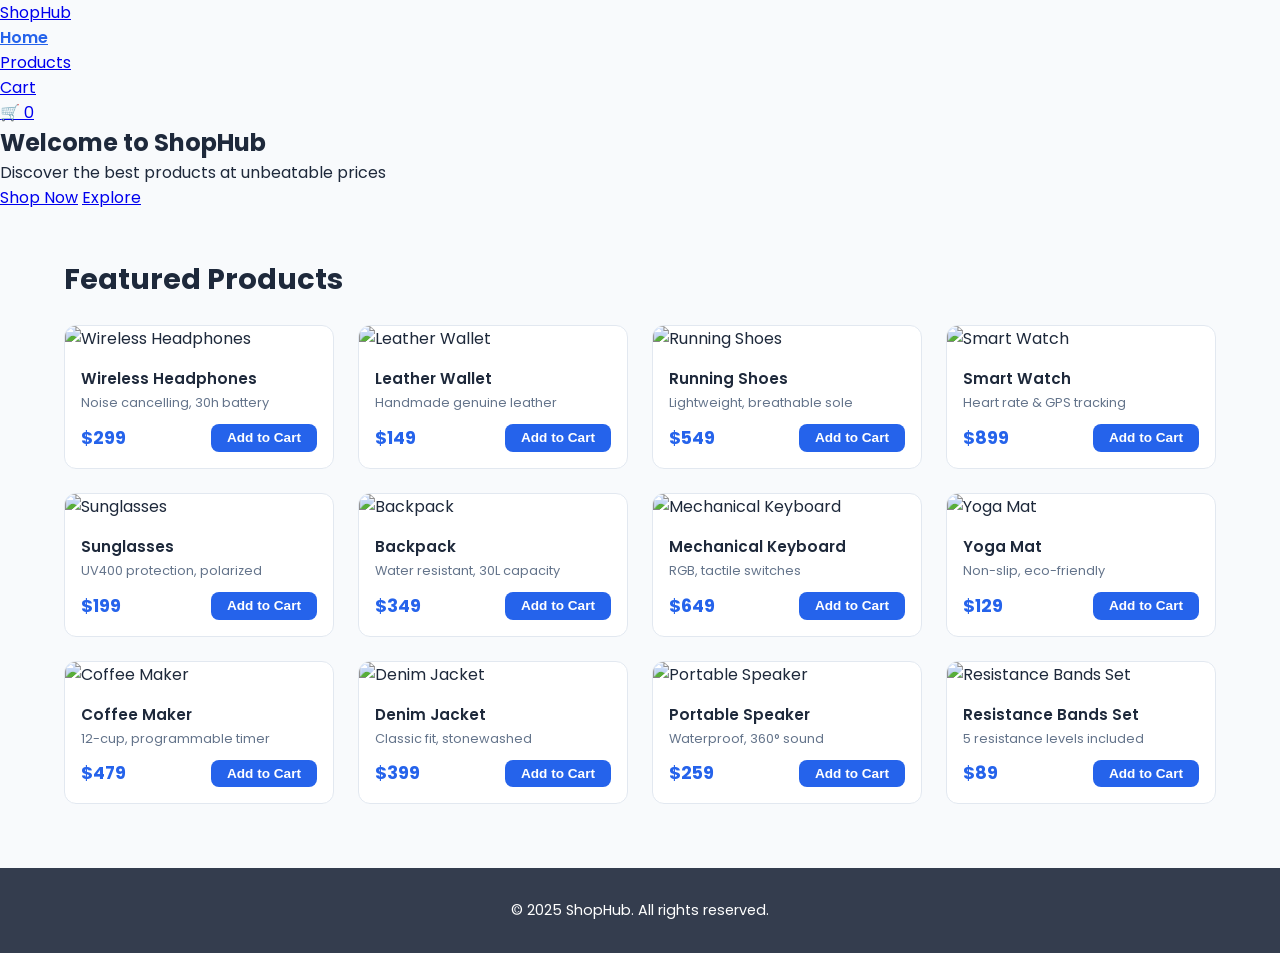
==== index.html @ ffb8bd15 "fix: fix navbar mobile layout" ====
<!DOCTYPE html>
<html lang="en">
<head>
  <meta charset="UTF-8" />
  <meta name="viewport" content="width=device-width, initial-scale=1.0"/>
  <title>ShopHub — Online Store</title>
  <link rel="stylesheet" href="css/style.css"/>
  <link rel="stylesheet" href="css/responsive.css"/>
</head>
<body>

  <!-- Navbar: sticky top navigation with logo, links and cart icon -->
  <nav>
    <a href="index.html" class="nav-logo">ShopHub</a>
    <!-- Hamburger button for mobile -->
<button class="hamburger" onclick="this.closest('nav').querySelector('.nav-links').classList.toggle('open')">
  <span></span><span></span><span></span>
</button>
    <ul class="nav-links">
      <li><a href="index.html">Home</a></li>
      <li><a href="products.html">Products</a></li>
      <li><a href="cart.html">Cart</a></li>
    </ul>
    <div class="nav-right">
      <a href="cart.html" class="cart-icon">🛒 <span class="cart-count" id="cart-count">0</span></a>
    </div>

  
  </nav>

  <!-- Hero: main banner with call-to-action buttons -->
  <section class="hero">
    <h1>Welcome to ShopHub</h1>
    <p>Discover the best products at unbeatable prices</p>
    <a href="products.html" class="btn btn-primary">Shop Now</a>
    <a href="#featured" class="btn btn-outline">Explore</a>
  </section>

  <!-- Featured Products: dynamically rendered by app.js -->
  <section id="featured" style="max-width:1200px; margin:3rem auto; padding:0 1.5rem;">
    <h2 style="font-size:1.8rem; font-weight:700; margin-bottom:1.5rem;">Featured Products</h2>
    <div id="product-grid" style="display:grid; grid-template-columns:repeat(auto-fill, minmax(240px,1fr)); gap:1.5rem;"></div>
  </section>

  <!-- Toast notification for add to cart feedback -->
  <div class="toast" id="toast">✅ Added to cart!</div>

  <!-- Footer -->
  <footer>
    <p>© 2025 ShopHub. All rights reserved.</p>
  </footer>

  <!-- Scripts: products data, cart logic, app logic -->
  <script src="js/products.js"></script>
  <script src="js/cart.js"></script>
  <script src="js/app.js"></script>
</body>
</html>
---- css/style.css ----
@import url('https://fonts.googleapis.com/css2?family=Poppins:wght@300;400;500;600;700&display=swap');

* {
  margin: 0;
  padding: 0;
  box-sizing: border-box;
}

:root {
  --primary: #2563eb;
  --primary-dark: #1d4ed8;
  --secondary: #f59e0b;
  --background: #f8fafc;
  --surface: #ffffff;
  --text-primary: #1e293b;
  --text-secondary: #64748b;
  --border: #e2e8f0;
  --success: #10b981;
  --danger: #ef4444;
  --shadow: 0 4px 6px -1px rgba(0,0,0,0.1);
  --radius: 12px;
}

body {
  font-family: 'Poppins', sans-serif;
  background: var(--background);
  color: var(--text-primary);
}

/* ── Product Card ──
   Card component for displaying individual products */
.product-card {
  background: var(--surface);
  border-radius: var(--radius);
  border: 1px solid var(--border);
  overflow: hidden;
  transition: transform 0.2s, box-shadow 0.2s;
}

/* Lift effect on hover */
.product-card:hover {
  transform: translateY(-4px);
  box-shadow: 0 12px 24px rgba(0,0,0,0.12);
}

.product-card img {
  width: 100%;
  height: 200px;
  object-fit: cover;
}

.product-info {
  padding: 1rem;
}

.product-name {
  font-weight: 600;
  font-size: 0.95rem;
  margin-bottom: 0.25rem;
}

.product-desc {
  font-size: 0.8rem;
  color: var(--text-secondary);
  margin-bottom: 0.75rem;
}

.product-footer {
  display: flex;
  align-items: center;
  justify-content: space-between;
}

.product-price {
  font-size: 1.1rem;
  font-weight: 700;
  color: var(--primary);
}

/* Add to cart button inside product card */
.btn-add {
  background: var(--primary);
  color: white;
  border: none;
  padding: 0.4rem 1rem;
  border-radius: 8px;
  font-size: 0.85rem;
  font-weight: 600;
  cursor: pointer;
  transition: background 0.2s;
}

.btn-add:hover {
  background: var(--primary-dark);
}

/* ── Toast Notification ──
   Appears at bottom-right when item is added to cart */
.toast {
  position: fixed;
  bottom: 2rem;
  right: 2rem;
  background: var(--success);
  color: white;
  padding: 0.75rem 1.5rem;
  border-radius: var(--radius);
  font-weight: 500;
  opacity: 0;
  transform: translateY(20px);
  transition: all 0.3s;
  z-index: 999;
}

/* Visible state — toggled via JS */
.toast.show {
  opacity: 1;
  transform: translateY(0);
}

/* ── Footer ── */
footer {
  background: var(--text-primary);
  color: white;
  text-align: center;
  padding: 2rem;
  margin-top: 4rem;
  font-size: 0.9rem;
  opacity: 0.9;
}

/* ── Smooth Scroll & Animations ──
   Global smooth scrolling and transition effects */
html {
  scroll-behavior: smooth;
}

/* Fade in animation for product cards */
@keyframes fadeIn {
  from { opacity: 0; transform: translateY(20px); }
  to   { opacity: 1; transform: translateY(0); }
}

.product-card {
  animation: fadeIn 0.4s ease forwards;
}

/* Active nav link highlight */
.nav-links a.active {
  color: var(--primary);
  font-weight: 600;
}

/* ── Hamburger Menu ──
   Mobile menu toggle button (hidden on desktop) */
.hamburger {
  display: none;
  flex-direction: column;
  gap: 5px;
  cursor: pointer;
  background: none;
  border: none;
  padding: 0.25rem;
}

.hamburger span {
  display: block;
  width: 24px;
  height: 2px;
  background: var(--text-primary);
  border-radius: 2px;
  transition: all 0.3s;
}

@media (max-width: 768px) {
  .hamburger {
    display: flex;
  }

  /* Mobile nav menu dropdown */
  .nav-links {
    display: none;
    position: absolute;
    top: 64px;
    left: 0;
    right: 0;
    background: var(--surface);
    flex-direction: column;
    padding: 1rem 2rem;
    border-bottom: 1px solid var(--border);
    box-shadow: var(--shadow);
    gap: 1rem;
    z-index: 99;
  }

  .nav-links.open {
    display: flex;
  }
}
---- css/responsive.css ----
/* ── Responsive CSS ──
   Mobile-first media queries for all screen sizes */

/* ── Tablet (max 768px) ── */
@media (max-width: 768px) {

  /* Hide nav links on tablet and mobile */
  .nav-links {
    display: none;
  }

  /* Hero section smaller on mobile */
  .hero h1 {
    font-size: 2rem;
  }

  .hero p {
    font-size: 1rem;
  }

  /* Stack hero buttons vertically */
  .btn-outline {
    margin-left: 0;
    margin-top: 0.5rem;
  }
}

/* ── Mobile (max 480px) ── */
@media (max-width: 480px) {

  /* Smaller navbar padding */
  nav {
    padding: 0.75rem 1rem;
  }

  /* Smaller logo */
  .nav-logo {
    font-size: 1.2rem;
  }

  /* Hero full padding adjustment */
  .hero {
    padding: 3rem 1rem;
  }

  .hero h1 {
    font-size: 1.6rem;
  }

  /* Single column product grid on mobile */
  #product-grid {
    grid-template-columns: 1fr 1fr;
  }

  /* Full width buttons on mobile */
  .btn {
    display: block;
    width: 100%;
    text-align: center;
    margin-left: 0;
    margin-top: 0.5rem;
  }

  /* Cart items stack on mobile */
  .cart-item-card {
    flex-direction: column;
    align-items: flex-start;
  }
}
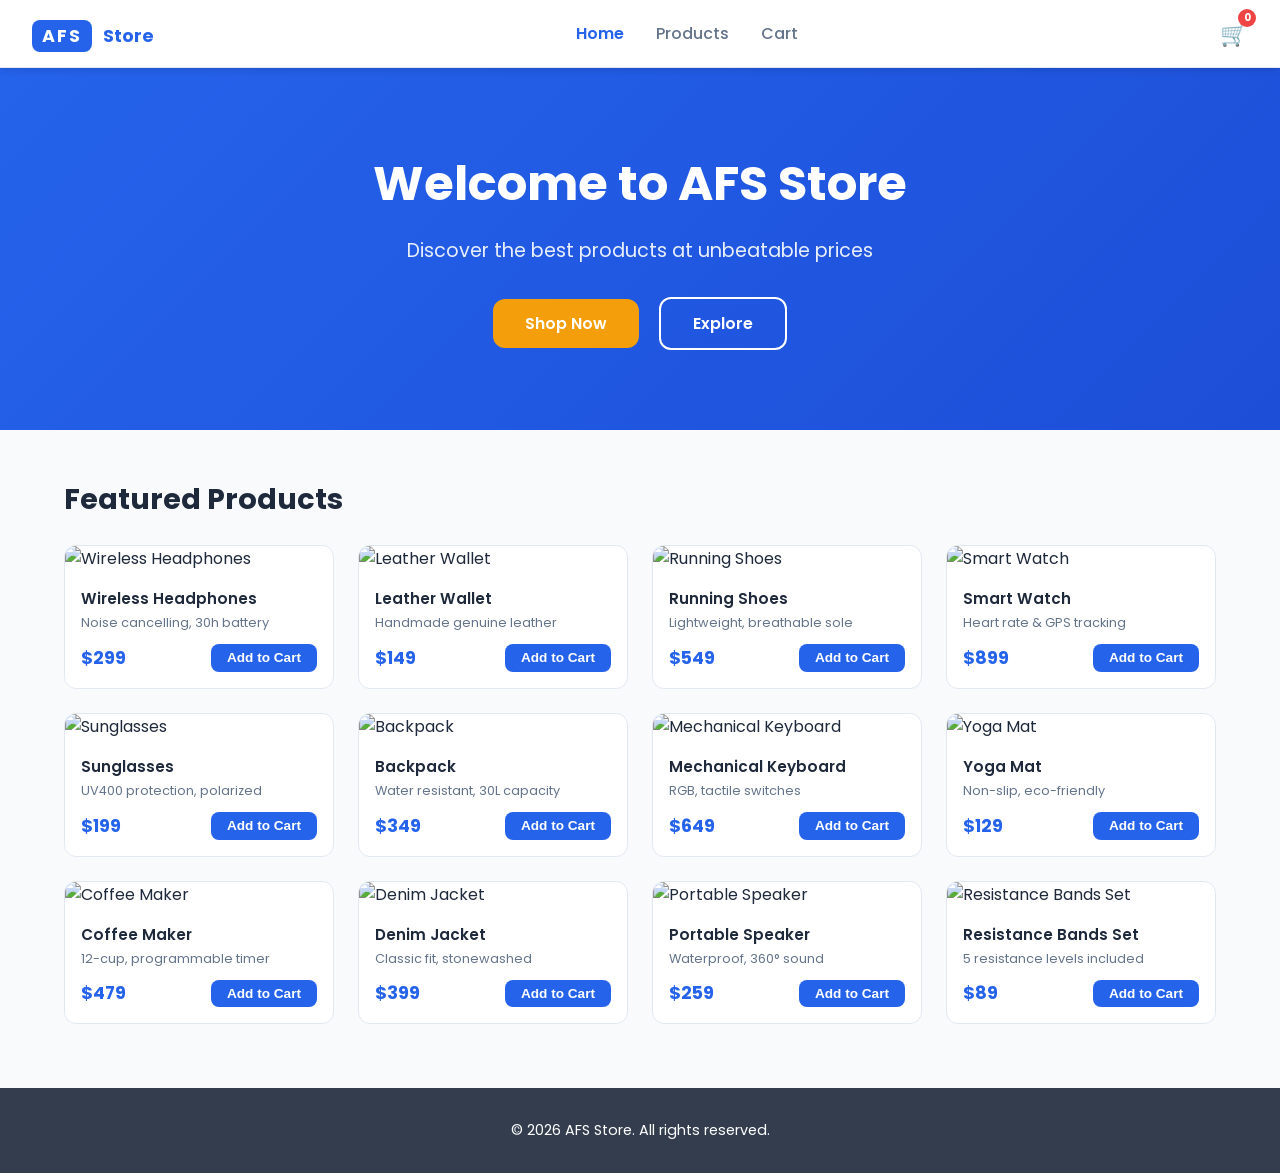
==== commit 21ee9cea: "feat: rebrand to AFS Store" ====
--- a/index.html
+++ b/index.html
@@ -3,19 +3,21 @@
 <head>
   <meta charset="UTF-8" />
   <meta name="viewport" content="width=device-width, initial-scale=1.0"/>
-  <title>ShopHub — Online Store</title>
+  <title>AFS Store — Online Shop</title>
   <link rel="stylesheet" href="css/style.css"/>
   <link rel="stylesheet" href="css/responsive.css"/>
 </head>
 <body>
-
   <!-- Navbar: sticky top navigation with logo, links and cart icon -->
   <nav>
-    <a href="index.html" class="nav-logo">ShopHub</a>
+    <a href="index.html" class="nav-logo">
+  <span style="background:#2563eb; color:white; padding:4px 10px; border-radius:8px; font-weight:700; font-size:1.1rem; letter-spacing:2px;">AFS</span>
+  <span style="color:#2563eb; font-weight:700; font-size:1.1rem; margin-left:6px;">Store</span>
+</a>
     <!-- Hamburger button for mobile -->
-<button class="hamburger" onclick="this.closest('nav').querySelector('.nav-links').classList.toggle('open')">
-  <span></span><span></span><span></span>
-</button>
+    <button class="hamburger" onclick="this.closest('nav').querySelector('.nav-links').classList.toggle('open')">
+      <span></span><span></span><span></span>
+    </button>
     <ul class="nav-links">
       <li><a href="index.html">Home</a></li>
       <li><a href="products.html">Products</a></li>
@@ -24,13 +26,11 @@
     <div class="nav-right">
       <a href="cart.html" class="cart-icon">🛒 <span class="cart-count" id="cart-count">0</span></a>
     </div>
-
-  
   </nav>
 
   <!-- Hero: main banner with call-to-action buttons -->
   <section class="hero">
-    <h1>Welcome to ShopHub</h1>
+    <h1>Welcome to AFS Store</h1>
     <p>Discover the best products at unbeatable prices</p>
     <a href="products.html" class="btn btn-primary">Shop Now</a>
     <a href="#featured" class="btn btn-outline">Explore</a>
@@ -47,7 +47,7 @@
 
   <!-- Footer -->
   <footer>
-    <p>© 2025 ShopHub. All rights reserved.</p>
+    <p>© 2026 AFS Store. All rights reserved.</p>
   </footer>
 
   <!-- Scripts: products data, cart logic, app logic -->
--- a/css/style.css
+++ b/css/style.css
@@ -27,17 +27,144 @@
   color: var(--text-primary);
 }
 
-/* ── Product Card ──
-   Card component for displaying individual products */
+/* ── Navbar ── */
+nav {
+  background: var(--surface);
+  border-bottom: 1px solid var(--border);
+  padding: 1rem 2rem;
+  display: flex;
+  align-items: center;
+  justify-content: space-between;
+  position: sticky;
+  top: 0;
+  z-index: 100;
+  box-shadow: var(--shadow);
+}
+
+.nav-logo {
+  font-size: 1.5rem;
+  font-weight: 700;
+  color: var(--primary);
+  text-decoration: none;
+}
+
+.nav-links {
+  display: flex;
+  gap: 2rem;
+  list-style: none;
+}
+
+.nav-links a {
+  text-decoration: none;
+  color: var(--text-secondary);
+  font-weight: 500;
+  transition: color 0.2s;
+}
+
+.nav-links a:hover {
+  color: var(--primary);
+}
+
+.nav-links a.active {
+  color: var(--primary);
+  font-weight: 600;
+}
+
+.nav-right {
+  display: flex;
+  align-items: center;
+  gap: 1rem;
+}
+
+.cart-icon {
+  position: relative;
+  cursor: pointer;
+  font-size: 1.4rem;
+  color: var(--text-primary);
+  text-decoration: none;
+}
+
+.cart-count {
+  position: absolute;
+  top: -8px;
+  right: -8px;
+  background: var(--danger);
+  color: white;
+  font-size: 0.65rem;
+  font-weight: 700;
+  width: 18px;
+  height: 18px;
+  border-radius: 50%;
+  display: flex;
+  align-items: center;
+  justify-content: center;
+}
+
+/* ── Hero ── */
+.hero {
+  background: linear-gradient(135deg, var(--primary) 0%, var(--primary-dark) 100%);
+  color: white;
+  padding: 5rem 2rem;
+  text-align: center;
+}
+
+.hero h1 {
+  font-size: 3rem;
+  font-weight: 700;
+  margin-bottom: 1rem;
+}
+
+.hero p {
+  font-size: 1.2rem;
+  opacity: 0.9;
+  margin-bottom: 2rem;
+}
+
+/* ── Buttons ── */
+.btn {
+  display: inline-block;
+  padding: 0.75rem 2rem;
+  border-radius: var(--radius);
+  font-weight: 600;
+  font-size: 1rem;
+  cursor: pointer;
+  border: none;
+  transition: all 0.2s;
+  text-decoration: none;
+}
+
+.btn-primary {
+  background: var(--secondary);
+  color: white;
+}
+
+.btn-primary:hover {
+  background: #d97706;
+  transform: translateY(-2px);
+}
+
+.btn-outline {
+  background: transparent;
+  color: white;
+  border: 2px solid white;
+  margin-left: 1rem;
+}
+
+.btn-outline:hover {
+  background: white;
+  color: var(--primary);
+}
+
+/* ── Product Card ── */
 .product-card {
   background: var(--surface);
   border-radius: var(--radius);
   border: 1px solid var(--border);
   overflow: hidden;
   transition: transform 0.2s, box-shadow 0.2s;
-}
-
-/* Lift effect on hover */
+  animation: fadeIn 0.4s ease forwards;
+}
+
 .product-card:hover {
   transform: translateY(-4px);
   box-shadow: 0 12px 24px rgba(0,0,0,0.12);
@@ -77,7 +204,6 @@
   color: var(--primary);
 }
 
-/* Add to cart button inside product card */
 .btn-add {
   background: var(--primary);
   color: white;
@@ -94,8 +220,7 @@
   background: var(--primary-dark);
 }
 
-/* ── Toast Notification ──
-   Appears at bottom-right when item is added to cart */
+/* ── Toast ── */
 .toast {
   position: fixed;
   bottom: 2rem;
@@ -111,7 +236,6 @@
   z-index: 999;
 }
 
-/* Visible state — toggled via JS */
 .toast.show {
   opacity: 1;
   transform: translateY(0);
@@ -128,30 +252,17 @@
   opacity: 0.9;
 }
 
-/* ── Smooth Scroll & Animations ──
-   Global smooth scrolling and transition effects */
+/* ── Animations ── */
 html {
   scroll-behavior: smooth;
 }
 
-/* Fade in animation for product cards */
 @keyframes fadeIn {
   from { opacity: 0; transform: translateY(20px); }
   to   { opacity: 1; transform: translateY(0); }
 }
 
-.product-card {
-  animation: fadeIn 0.4s ease forwards;
-}
-
-/* Active nav link highlight */
-.nav-links a.active {
-  color: var(--primary);
-  font-weight: 600;
-}
-
-/* ── Hamburger Menu ──
-   Mobile menu toggle button (hidden on desktop) */
+/* ── Hamburger Menu ── */
 .hamburger {
   display: none;
   flex-direction: column;
@@ -176,7 +287,6 @@
     display: flex;
   }
 
-  /* Mobile nav menu dropdown */
   .nav-links {
     display: none;
     position: absolute;
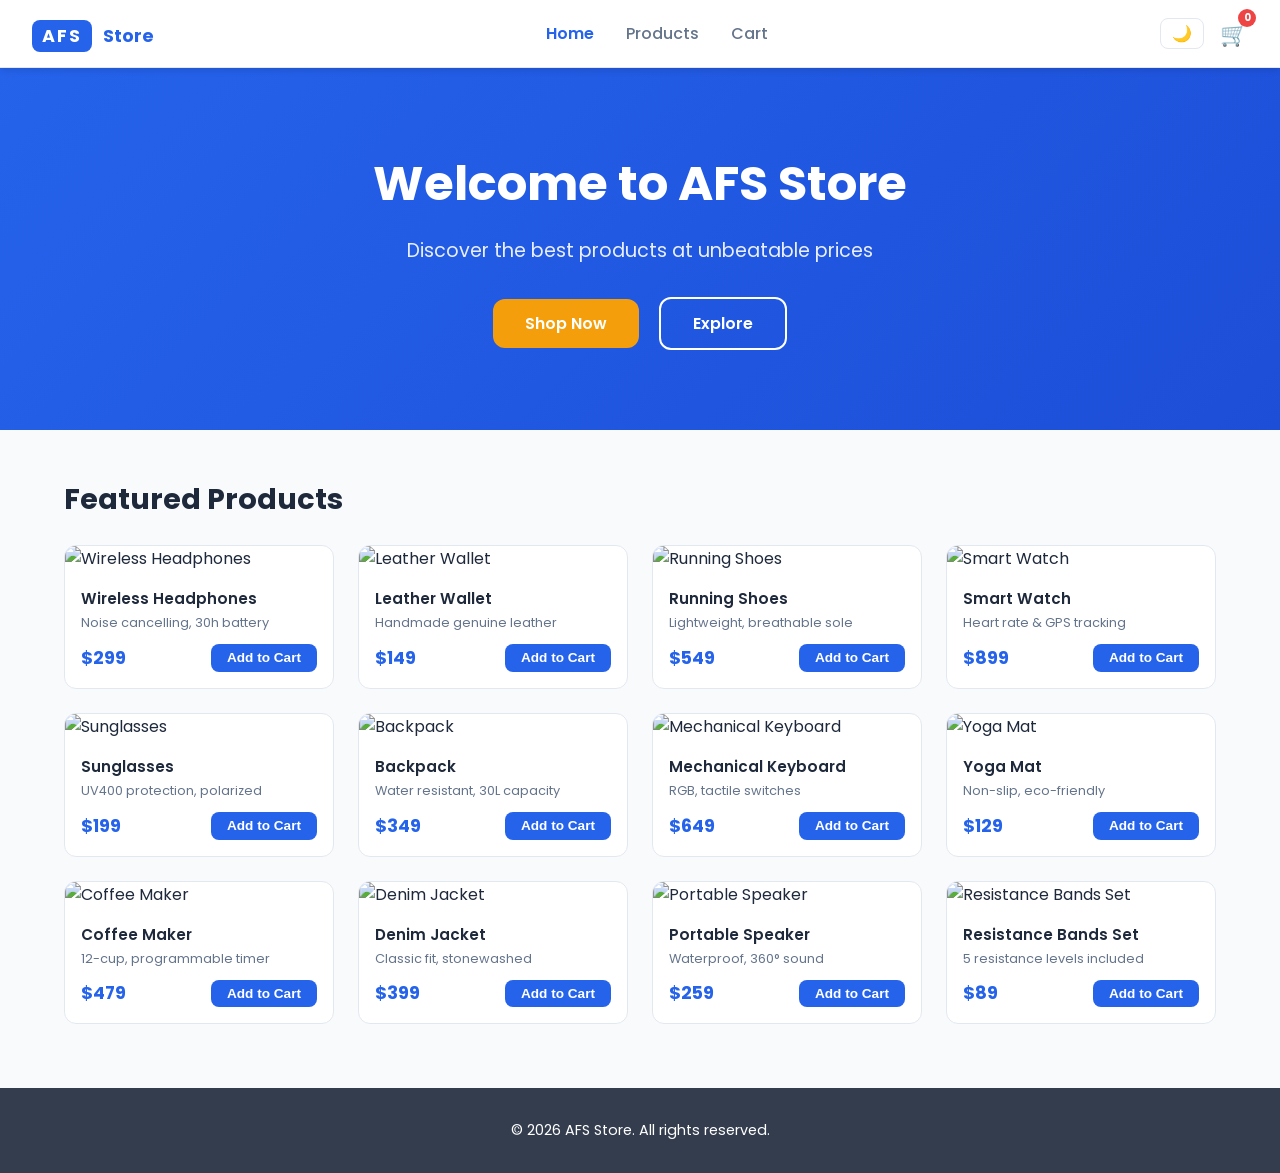
==== commit afd123dd: "feat: add dark mode toggle" ====
--- a/index.html
+++ b/index.html
@@ -7,6 +7,21 @@
   <link rel="stylesheet" href="css/style.css"/>
   <link rel="stylesheet" href="css/responsive.css"/>
 </head>
+<script>
+  // Dark mode toggle
+  function toggleDark() {
+    document.body.classList.toggle('dark');
+    const btn = document.querySelector('.dark-toggle');
+    btn.textContent = document.body.classList.contains('dark') ? '☀️' : '🌙';
+    localStorage.setItem('darkMode', document.body.classList.contains('dark'));
+  }
+
+  // Remember dark mode preference
+  if (localStorage.getItem('darkMode') === 'true') {
+    document.body.classList.add('dark');
+    document.querySelector('.dark-toggle').textContent = '☀️';
+  }
+</script>
 <body>
   <!-- Navbar: sticky top navigation with logo, links and cart icon -->
   <nav>
@@ -23,7 +38,9 @@
       <li><a href="products.html">Products</a></li>
       <li><a href="cart.html">Cart</a></li>
     </ul>
-    <div class="nav-right">
+    <div class="nav-right"> 
+      <!-- Dark mode toggle -->
+      <button class="dark-toggle" onclick="toggleDark()">🌙</button>
       <a href="cart.html" class="cart-icon">🛒 <span class="cart-count" id="cart-count">0</span></a>
     </div>
   </nav>
--- a/css/style.css
+++ b/css/style.css
@@ -305,4 +305,31 @@
   .nav-links.open {
     display: flex;
   }
+}
+/* ── Dark Mode ── */
+body.dark {
+  --primary: #60a5fa;
+  --primary-dark: #3b82f6;
+  --background: #0f172a;
+  --surface: #1e293b;
+  --text-primary: #f1f5f9;
+  --text-secondary: #94a3b8;
+  --border: #334155;
+  --shadow: 0 4px 6px -1px rgba(0,0,0,0.4);
+}
+
+/* Dark mode toggle button */
+.dark-toggle {
+  background: none;
+  border: 1px solid var(--border);
+  color: var(--text-primary);
+  padding: 0.3rem 0.7rem;
+  border-radius: 8px;
+  cursor: pointer;
+  font-size: 1rem;
+  transition: all 0.2s;
+}
+
+.dark-toggle:hover {
+  background: var(--border);
 }
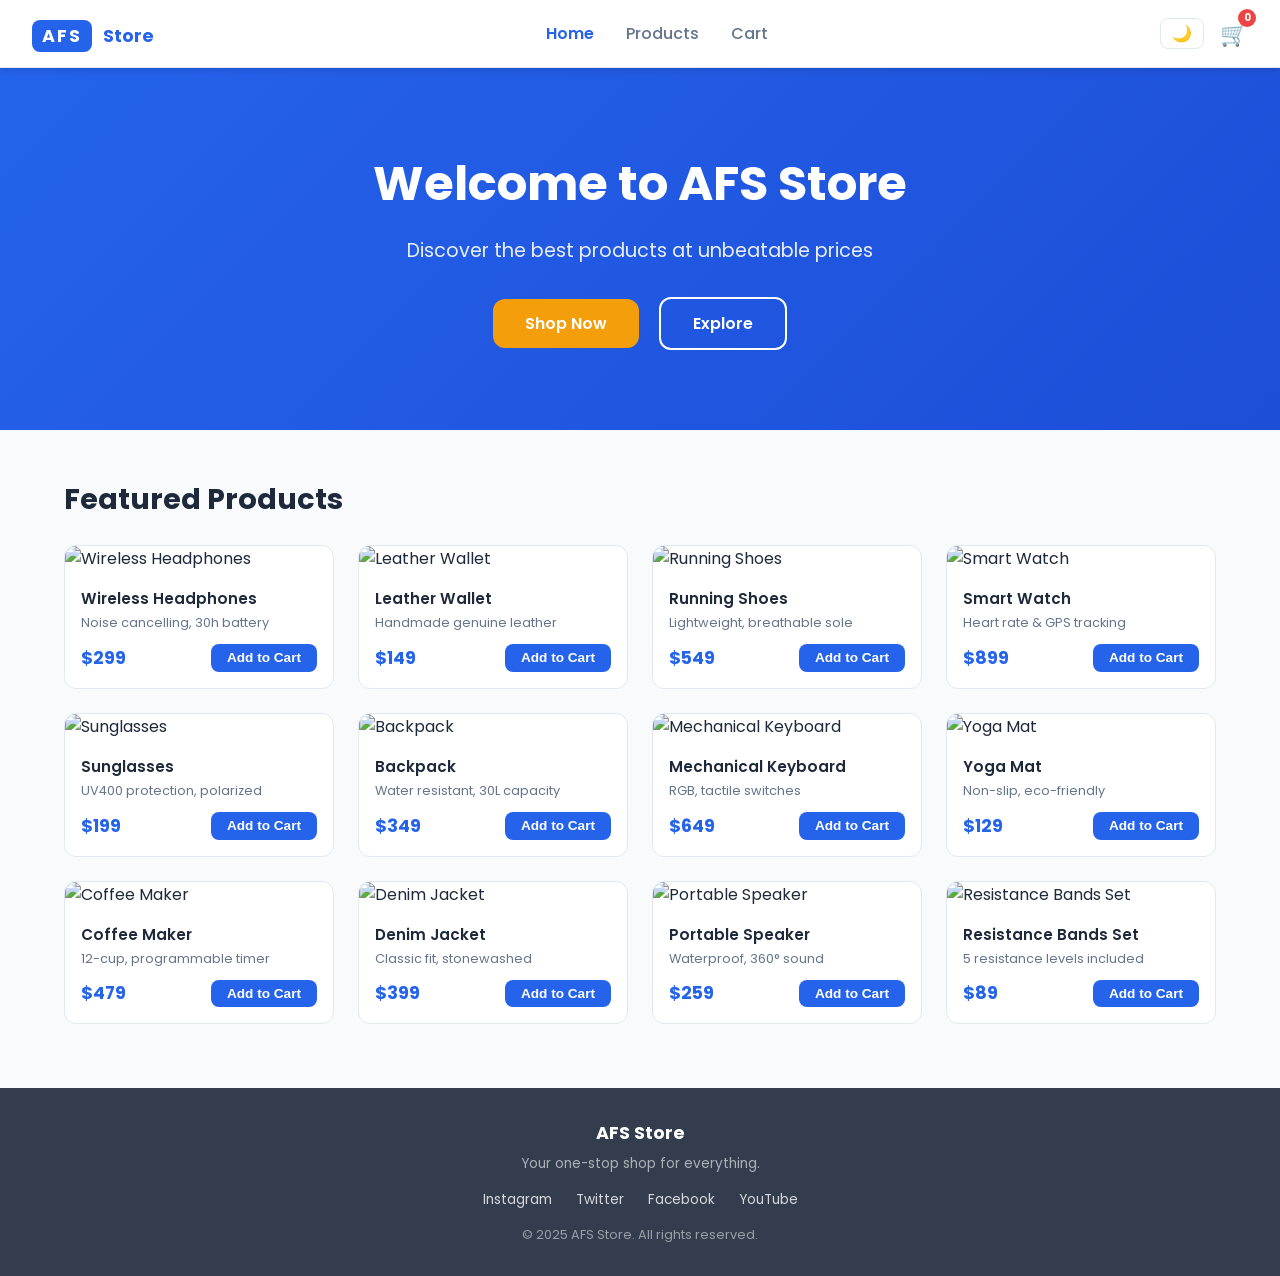
==== commit e717625d: "feat: add social media links to footer" ====
--- a/index.html
+++ b/index.html
@@ -64,8 +64,16 @@
 
   <!-- Footer -->
   <footer>
-    <p>© 2026 AFS Store. All rights reserved.</p>
-  </footer>
+  <p style="font-size:1.1rem; font-weight:700; margin-bottom:0.5rem;">AFS Store</p>
+  <p style="opacity:0.6; font-size:0.85rem; margin-bottom:1rem;">Your one-stop shop for everything.</p>
+  <div style="display:flex; justify-content:center; gap:1.5rem; margin-bottom:1rem;">
+    <a href="#" style="color:white; text-decoration:none; font-size:0.85rem; opacity:0.8; transition:opacity 0.2s;" onmouseover="this.style.opacity=1" onmouseout="this.style.opacity=0.8">Instagram</a>
+    <a href="#" style="color:white; text-decoration:none; font-size:0.85rem; opacity:0.8;" onmouseover="this.style.opacity=1" onmouseout="this.style.opacity=0.8">Twitter</a>
+    <a href="#" style="color:white; text-decoration:none; font-size:0.85rem; opacity:0.8;" onmouseover="this.style.opacity=1" onmouseout="this.style.opacity=0.8">Facebook</a>
+    <a href="#" style="color:white; text-decoration:none; font-size:0.85rem; opacity:0.8;" onmouseover="this.style.opacity=1" onmouseout="this.style.opacity=0.8">YouTube</a>
+  </div>
+  <p style="opacity:0.5; font-size:0.8rem;">© 2025 AFS Store. All rights reserved.</p>
+</footer>
 
   <!-- Scripts: products data, cart logic, app logic -->
   <script src="js/products.js"></script>
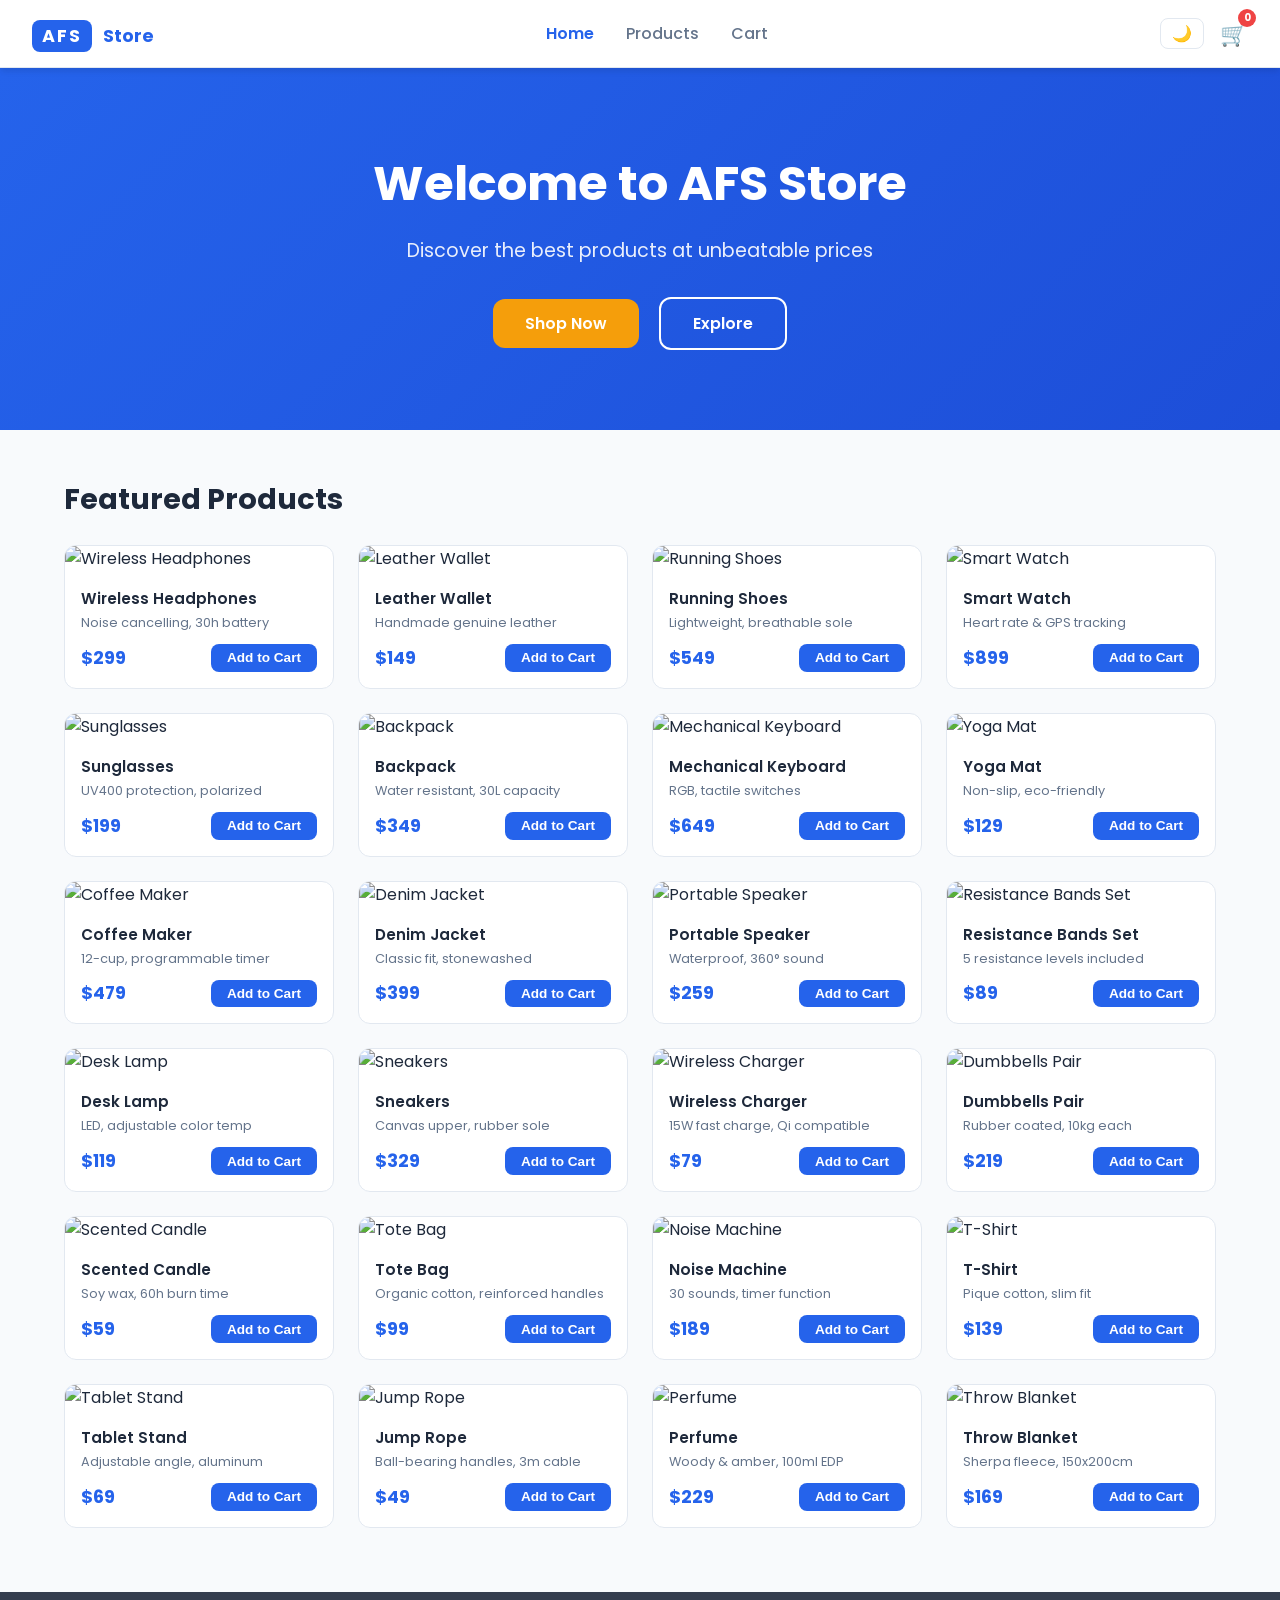
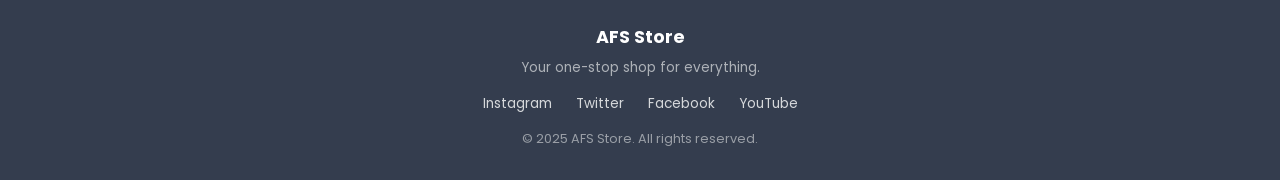
==== commit 7ab891d2: "feat: add price range" ====
--- a/index.html
+++ b/index.html
@@ -74,7 +74,6 @@
   </div>
   <p style="opacity:0.5; font-size:0.8rem;">© 2025 AFS Store. All rights reserved.</p>
 </footer>
-
   <!-- Scripts: products data, cart logic, app logic -->
   <script src="js/products.js"></script>
   <script src="js/cart.js"></script>
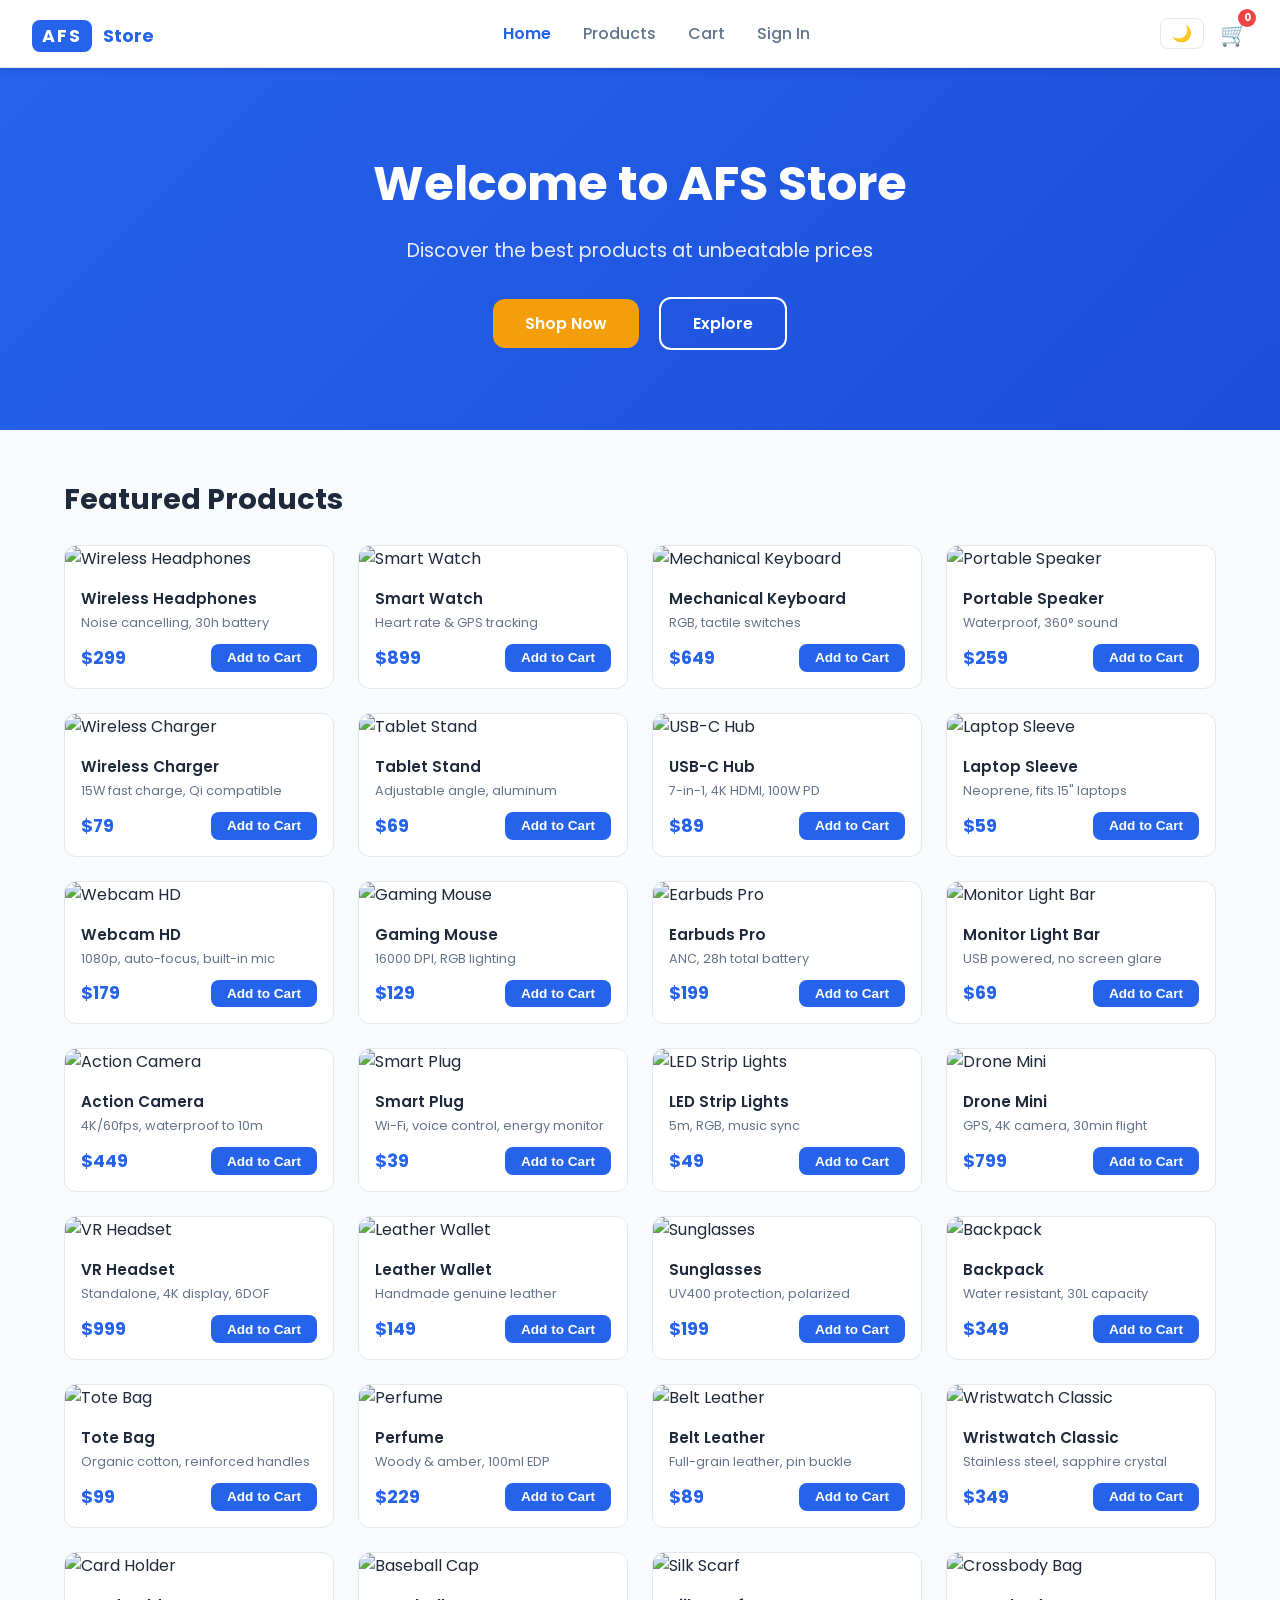
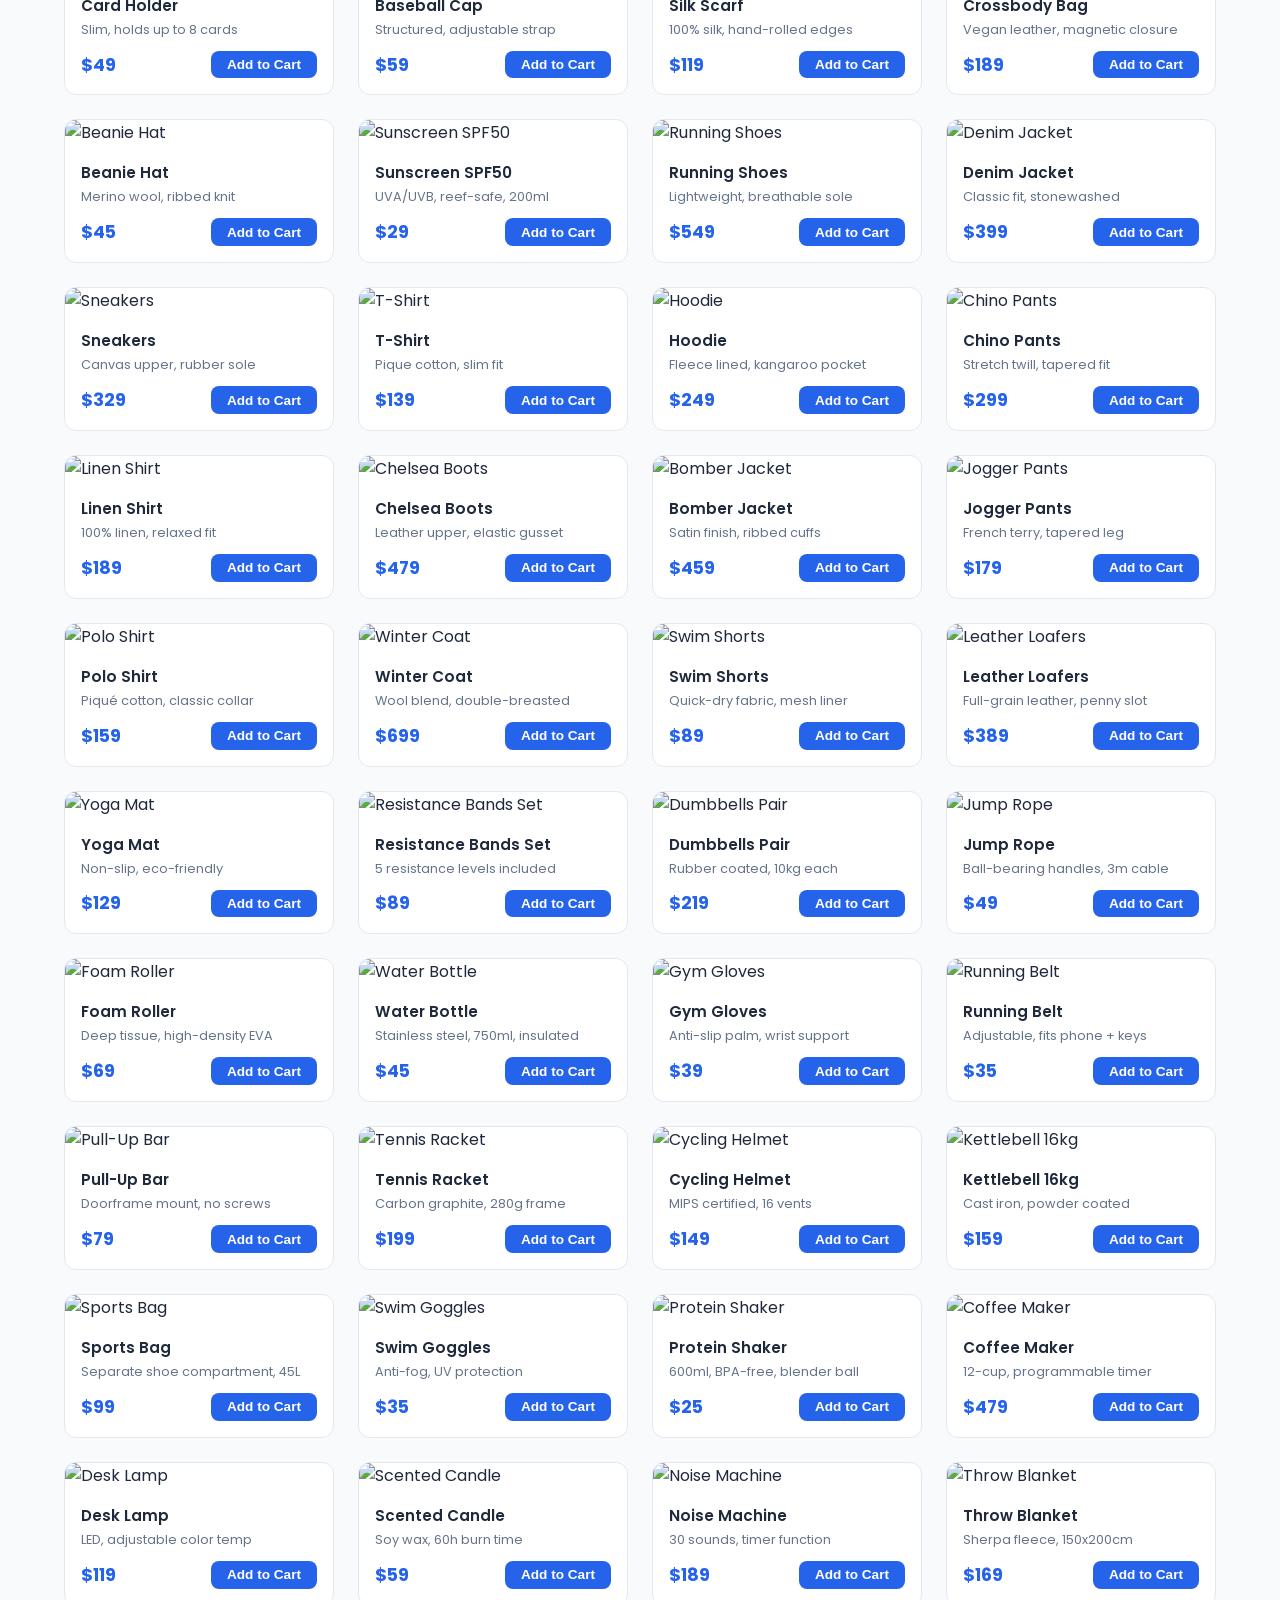
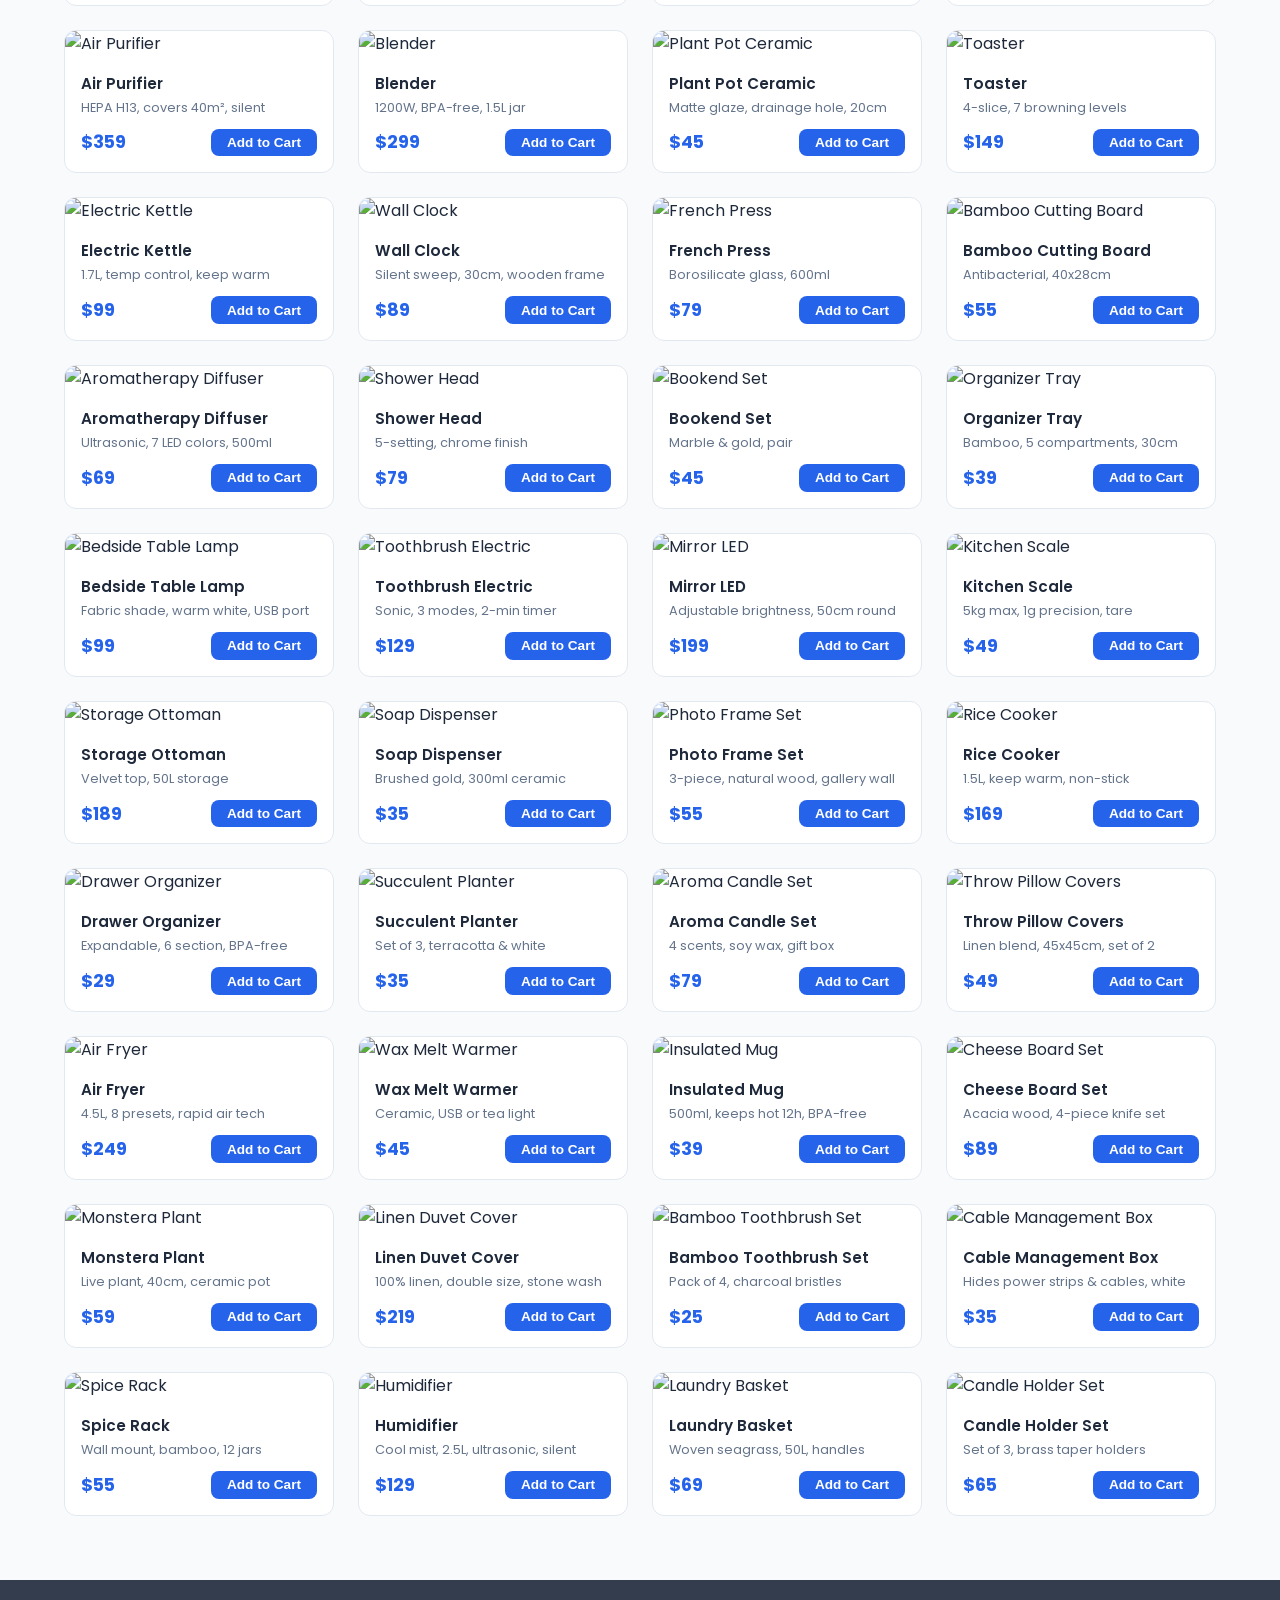
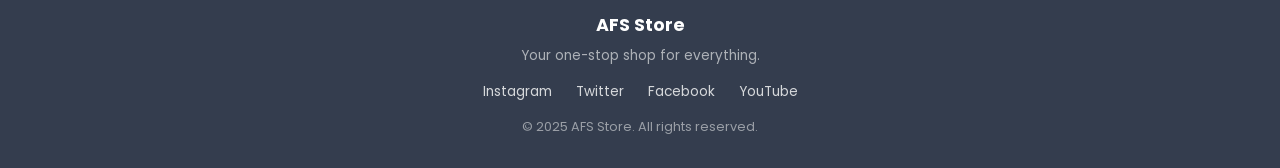
==== commit 29237c60: "feat: add auth page with login and register forms" ====
--- a/index.html
+++ b/index.html
@@ -37,6 +37,7 @@
       <li><a href="index.html">Home</a></li>
       <li><a href="products.html">Products</a></li>
       <li><a href="cart.html">Cart</a></li>
+      <li><a href="auth.html">Sign In</a></li>
     </ul>
     <div class="nav-right"> 
       <!-- Dark mode toggle -->
